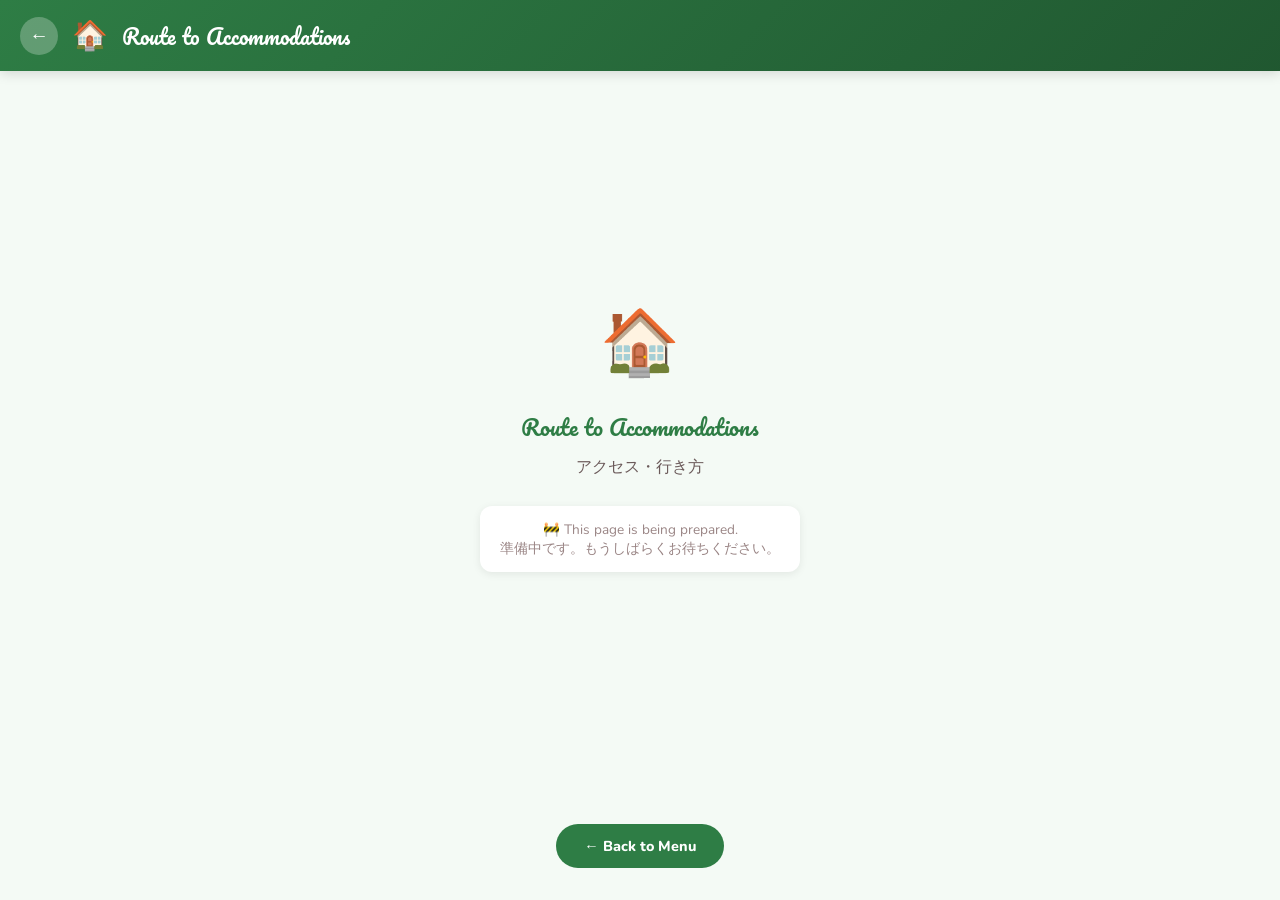
==== access/index.html @ b4e9419a "feliz-stay-1002: access placeholder" ====
<!DOCTYPE html>
<html lang="en">
<head>
<meta charset="UTF-8">
<meta name="viewport" content="width=device-width, initial-scale=1.0">
<title>Route to Accommodations — Feliz Stay 1002</title>
<link href="https://fonts.googleapis.com/css2?family=Nunito:wght@700;800;900&family=Pacifico&display=swap" rel="stylesheet">
<style>
  :root{--accent:#2e7d45;--accent-light:#b2d9be;--cream:#f4faf5;}
  *{box-sizing:border-box;margin:0;padding:0;}
  body{font-family:'Nunito',sans-serif;background:var(--cream);color:#3a3232;min-height:100vh;display:flex;flex-direction:column;}
  .top-bar{background:linear-gradient(135deg,var(--accent) 0%,color-mix(in srgb,var(--accent) 70%,black) 100%);padding:16px 20px;display:flex;align-items:center;gap:14px;position:sticky;top:0;z-index:10;box-shadow:0 2px 12px rgba(0,0,0,0.15);}
  .back-btn{background:rgba(255,255,255,0.25);border:none;border-radius:50%;width:38px;height:38px;display:flex;align-items:center;justify-content:center;cursor:pointer;font-size:1.2rem;color:#fff;text-decoration:none;flex-shrink:0;}
  .back-btn:hover{background:rgba(255,255,255,0.4);}
  .top-title{font-family:'Pacifico',cursive;font-size:1.3rem;color:#fff;flex:1;}
  .top-emoji{font-size:1.8rem;}
  .content{flex:1;display:flex;flex-direction:column;align-items:center;justify-content:center;padding:40px 20px;text-align:center;}
  .icon{font-size:4rem;margin-bottom:20px;}
  .title{font-family:'Pacifico',cursive;font-size:1.4rem;color:var(--accent);margin-bottom:10px;}
  .subtitle{font-size:1rem;color:#6b5a5a;margin-bottom:8px;}
  .note{font-size:0.85rem;color:#9a8585;background:#fff;border-radius:12px;padding:14px 20px;margin-top:20px;box-shadow:0 2px 8px rgba(0,0,0,0.08);}
  .back-footer{text-align:center;padding:24px 0 32px;}
  .back-footer a{display:inline-flex;align-items:center;gap:8px;background:var(--accent);color:#fff;text-decoration:none;padding:12px 28px;border-radius:50px;font-weight:800;font-size:0.9rem;}
</style>
</head>
<body>
<div class="top-bar">
  <a href="../" class="back-btn">&#x2190;</a>
  <span class="top-emoji">🏠</span>
  <div class="top-title">Route to Accommodations</div>
</div>
<div class="content">
  <div class="icon">🏠</div>
  <div class="title">Route to Accommodations</div>
  <div class="subtitle">アクセス・行き方</div>
  <div class="note">🚧 This page is being prepared.<br>準備中です。もうしばらくお待ちください。</div>
</div>
<div class="back-footer">
  <a href="../">&#x2190; Back to Menu</a>
</div>
</body>
</html>
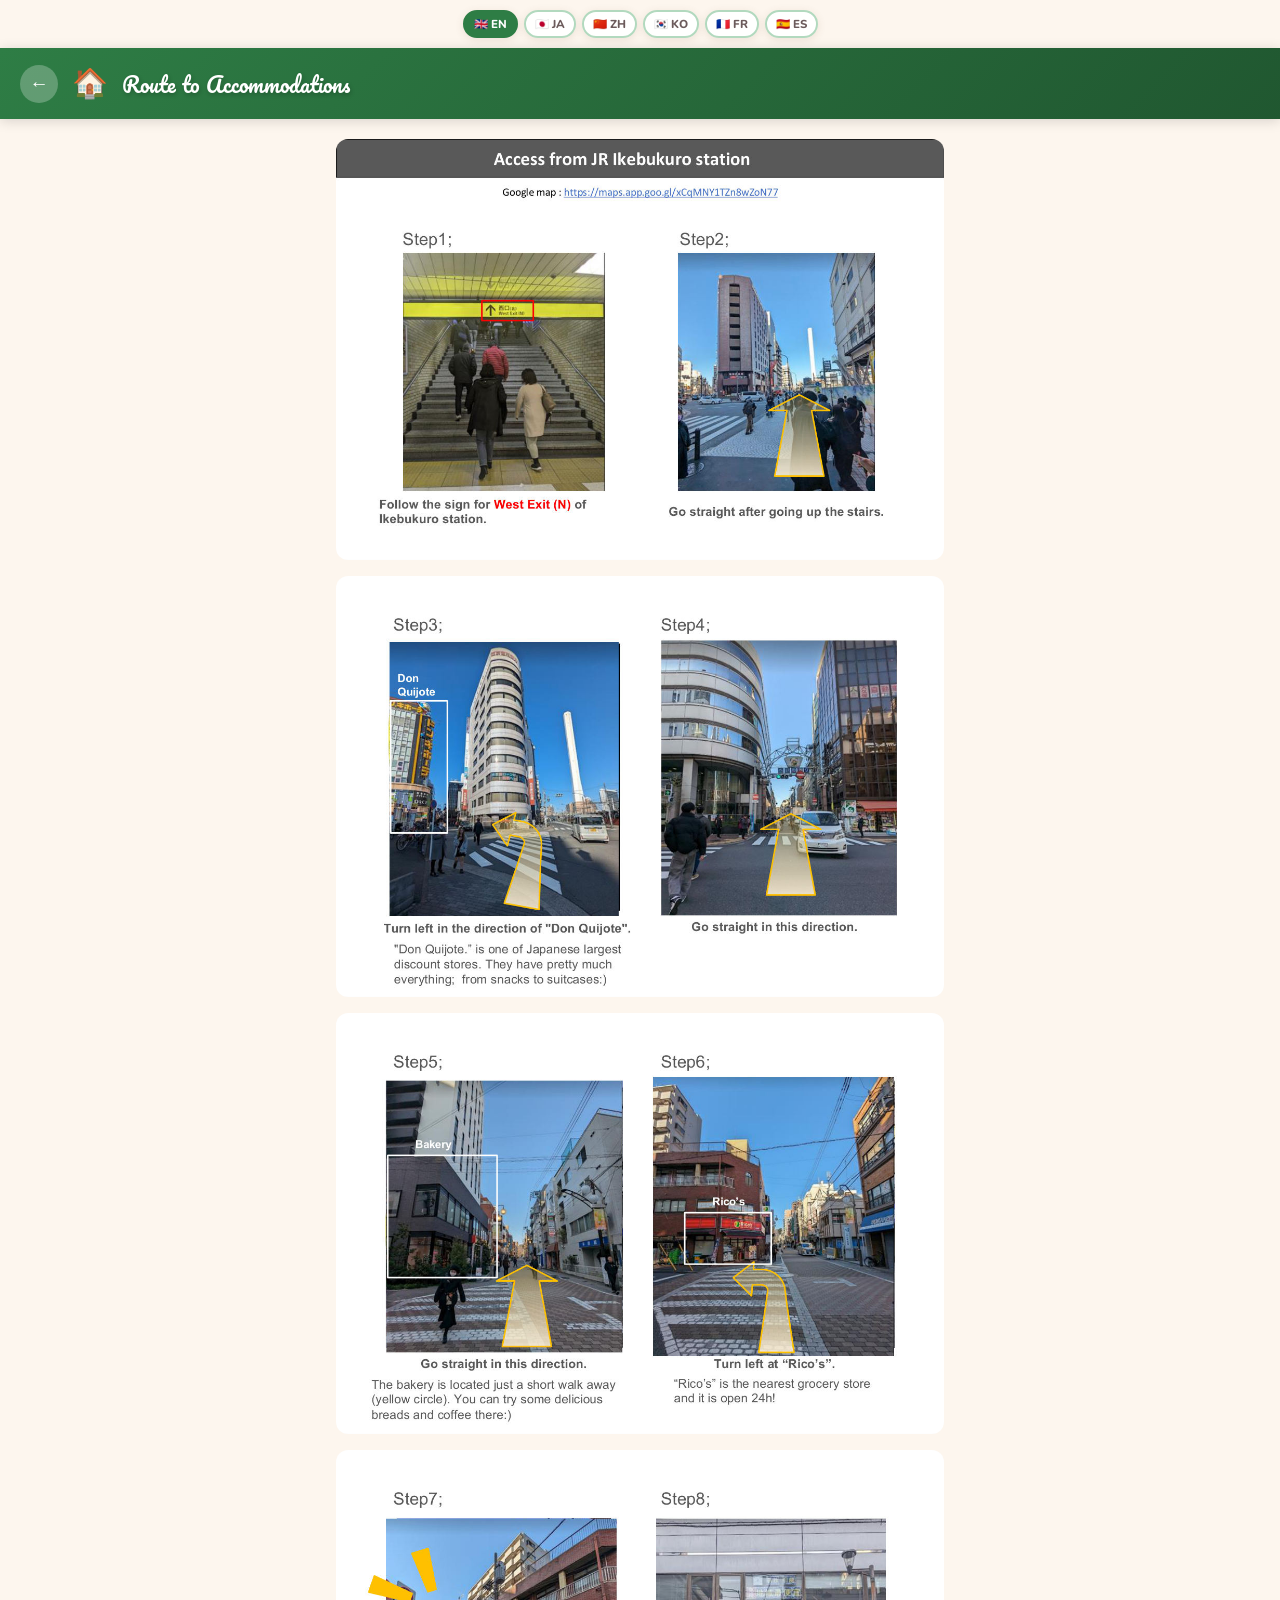
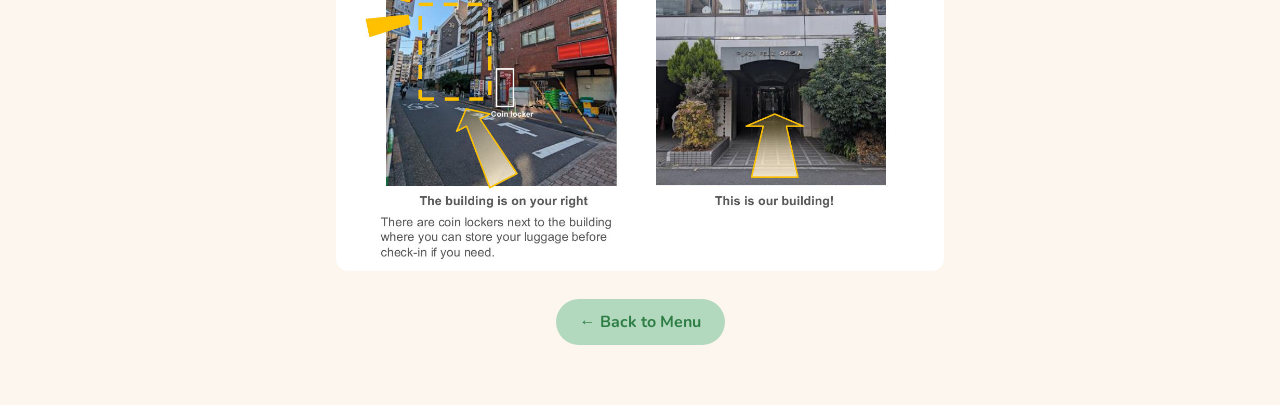
==== commit 2e924e25: "feliz-stay-1002: access page (from 907, same building)" ====
--- a/access/index.html
+++ b/access/index.html
@@ -4,39 +4,158 @@
 <meta charset="UTF-8">
 <meta name="viewport" content="width=device-width, initial-scale=1.0">
 <title>Route to Accommodations — Feliz Stay 1002</title>
-<link href="https://fonts.googleapis.com/css2?family=Nunito:wght@700;800;900&family=Pacifico&display=swap" rel="stylesheet">
+<link href="https://fonts.googleapis.com/css2?family=Nunito:wght@600;700;800;900&family=Pacifico&display=swap" rel="stylesheet">
 <style>
-  :root{--accent:#2e7d45;--accent-light:#b2d9be;--cream:#f4faf5;}
-  *{box-sizing:border-box;margin:0;padding:0;}
-  body{font-family:'Nunito',sans-serif;background:var(--cream);color:#3a3232;min-height:100vh;display:flex;flex-direction:column;}
-  .top-bar{background:linear-gradient(135deg,var(--accent) 0%,color-mix(in srgb,var(--accent) 70%,black) 100%);padding:16px 20px;display:flex;align-items:center;gap:14px;position:sticky;top:0;z-index:10;box-shadow:0 2px 12px rgba(0,0,0,0.15);}
-  .back-btn{background:rgba(255,255,255,0.25);border:none;border-radius:50%;width:38px;height:38px;display:flex;align-items:center;justify-content:center;cursor:pointer;font-size:1.2rem;color:#fff;text-decoration:none;flex-shrink:0;}
-  .back-btn:hover{background:rgba(255,255,255,0.4);}
-  .top-title{font-family:'Pacifico',cursive;font-size:1.3rem;color:#fff;flex:1;}
-  .top-emoji{font-size:1.8rem;}
-  .content{flex:1;display:flex;flex-direction:column;align-items:center;justify-content:center;padding:40px 20px;text-align:center;}
-  .icon{font-size:4rem;margin-bottom:20px;}
-  .title{font-family:'Pacifico',cursive;font-size:1.4rem;color:var(--accent);margin-bottom:10px;}
-  .subtitle{font-size:1rem;color:#6b5a5a;margin-bottom:8px;}
-  .note{font-size:0.85rem;color:#9a8585;background:#fff;border-radius:12px;padding:14px 20px;margin-top:20px;box-shadow:0 2px 8px rgba(0,0,0,0.08);}
-  .back-footer{text-align:center;padding:24px 0 32px;}
-  .back-footer a{display:inline-flex;align-items:center;gap:8px;background:var(--accent);color:#fff;text-decoration:none;padding:12px 28px;border-radius:50px;font-weight:800;font-size:0.9rem;}
+  :root {
+    --accent: #2e7d45;
+    --accent-light: #b2d9be;
+    --cream: #fdf6ee;
+    --text-dark: #3a3232;
+    --text-mid: #6b5a5a;
+  }
+  * { box-sizing: border-box; margin: 0; padding: 0; }
+  body { font-family: 'Nunito', sans-serif; background: var(--cream); color: var(--text-dark); min-height: 100vh; }
+  .top-bar {
+    background: linear-gradient(135deg, var(--accent) 0%, color-mix(in srgb, var(--accent) 70%, black) 100%);
+    padding: 16px 20px;
+    display: flex;
+    align-items: center;
+    gap: 14px;
+    position: sticky;
+    top: 0;
+    z-index: 10;
+    box-shadow: 0 2px 12px rgba(0,0,0,0.15);
+  }
+  .back-btn {
+    background: rgba(255,255,255,0.25);
+    border: none;
+    border-radius: 50%;
+    width: 38px; height: 38px;
+    display: flex; align-items: center; justify-content: center;
+    cursor: pointer;
+    font-size: 1.2rem;
+    color: #fff;
+    text-decoration: none;
+    flex-shrink: 0;
+    transition: background 0.2s;
+  }
+  .back-btn:hover { background: rgba(255,255,255,0.4); }
+  .top-title {
+    font-family: 'Pacifico', cursive;
+    font-size: 1.3rem;
+    color: #fff;
+    text-shadow: 1px 2px 4px rgba(0,0,0,0.2);
+    flex: 1;
+  }
+  .top-emoji { font-size: 1.8rem; }
+  .content { padding: 20px 16px 40px; max-width: 640px; margin: 0 auto; }
+  .content img:last-child { margin-bottom: 0; }
+  .back-footer {
+    text-align: center;
+    margin-top: 28px;
+    padding-bottom: 20px;
+  }
+  .back-footer a {
+    display: inline-flex;
+    align-items: center;
+    gap: 8px;
+    color: var(--accent);
+    font-weight: 700;
+    font-size: 1rem;
+    text-decoration: none;
+    background: var(--accent-light);
+    padding: 12px 24px;
+    border-radius: 50px;
+    transition: opacity 0.2s;
+  }
+  .back-footer a:hover { opacity: 0.8; }
+
+  /* lang-bar */
+  .lang-bar {
+    display: flex;
+    justify-content: center;
+    gap: 6px;
+    padding: 10px 16px;
+    flex-wrap: wrap;
+    background: var(--cream);
+  }
+  .lang-btn {
+    border: 2px solid var(--accent-light);
+    background: rgba(255,255,255,0.92);
+    backdrop-filter: blur(6px);
+    border-radius: 50px;
+    padding: 4px 9px;
+    font-family: 'Nunito', sans-serif;
+    font-size: 0.72rem;
+    font-weight: 800;
+    color: var(--text-mid);
+    cursor: pointer;
+    transition: all 0.2s;
+    box-shadow: 0 2px 8px rgba(120,80,60,0.12);
+  }
+  .lang-btn.active {
+    background: var(--accent);
+    border-color: var(--accent);
+    color: #fff;
+  }
+  .lang-btn:hover:not(.active) {
+    border-color: var(--accent);
+    color: var(--accent);
+  }
 </style>
+    <link rel="stylesheet" href="../assets/style-sub.css">
 </head>
 <body>
+<div class="lang-bar">
+  <button class="lang-btn active" onclick="setLang('en', this)">🇬🇧 EN</button>
+  <button class="lang-btn" onclick="setLang('ja', this)">🇯🇵 JA</button>
+  <button class="lang-btn" onclick="setLang('zh', this)">🇨🇳 ZH</button>
+  <button class="lang-btn" onclick="setLang('ko', this)">🇰🇷 KO</button>
+  <button class="lang-btn" onclick="setLang('fr', this)">🇫🇷 FR</button>
+  <button class="lang-btn" onclick="setLang('es', this)">🇪🇸 ES</button>
+</div>
 <div class="top-bar">
-  <a href="../" class="back-btn">&#x2190;</a>
+  <a href="../" class="back-btn">←</a>
   <span class="top-emoji">🏠</span>
-  <div class="top-title">Route to Accommodations</div>
+  <div class="top-title" data-i18n="pageTitle">Route to Accommodations</div>
 </div>
 <div class="content">
-  <div class="icon">🏠</div>
-  <div class="title">Route to Accommodations</div>
-  <div class="subtitle">アクセス・行き方</div>
-  <div class="note">🚧 This page is being prepared.<br>準備中です。もうしばらくお待ちください。</div>
+<img src="[data-uri]" alt="Route to Accommodations" data-i18n-alt="imgAlt" style="width:100%;border-radius:12px;display:block;margin-bottom:16px;">
+<img src="[data-uri]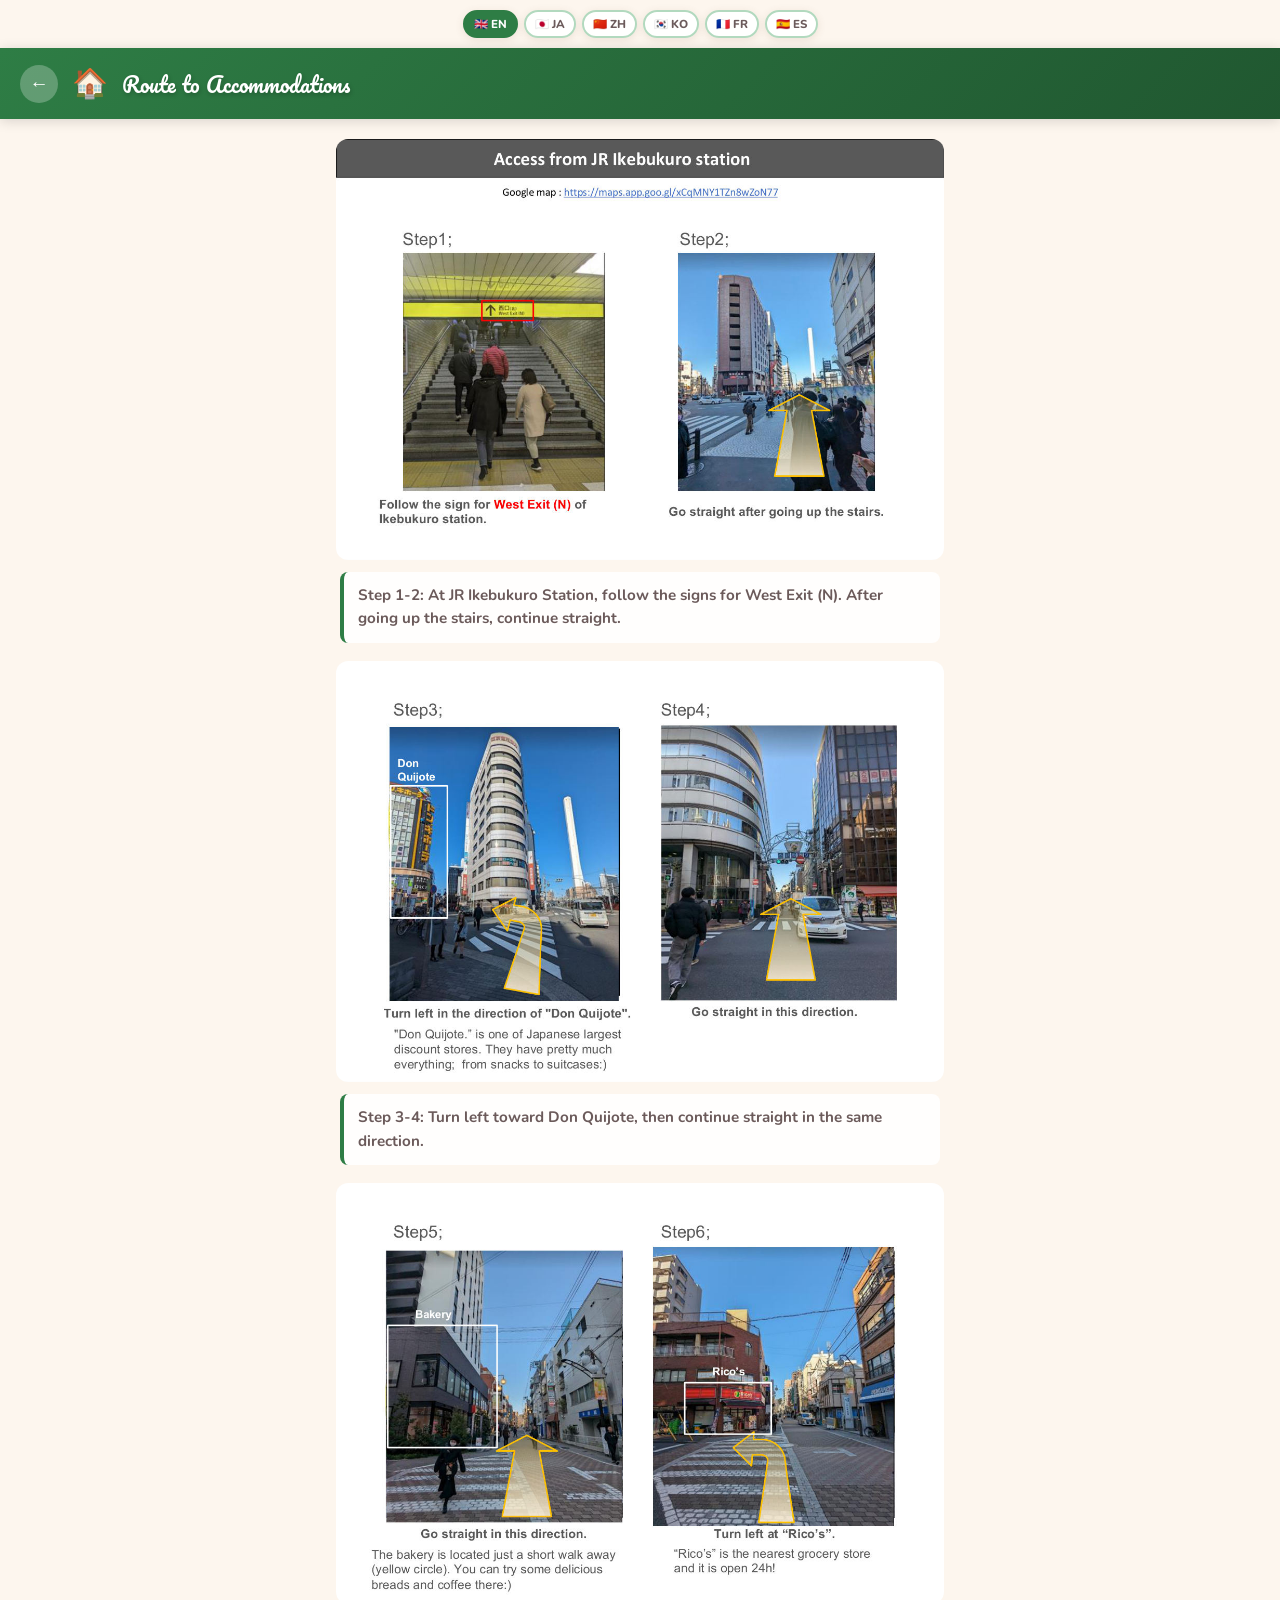
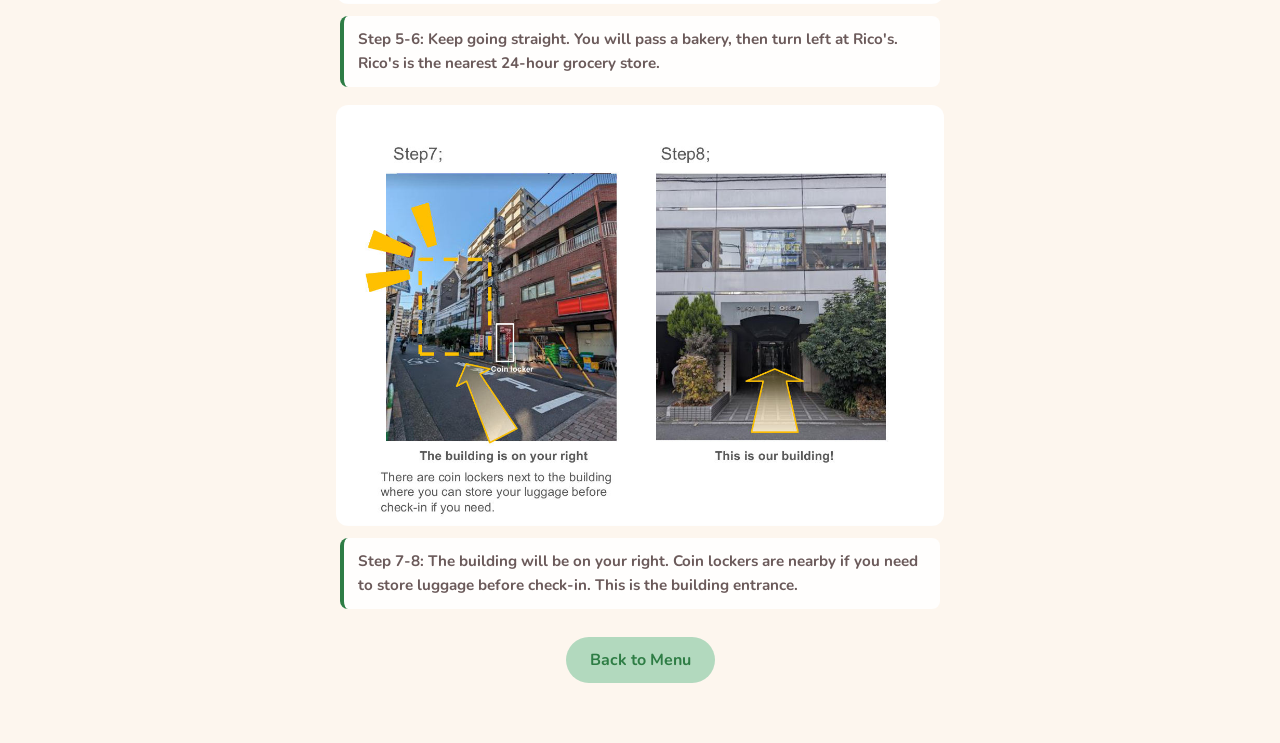
==== commit 8b5ac923: "Add multilingual access route captions" ====
--- a/access/index.html
+++ b/access/index.html
@@ -55,6 +55,17 @@
     margin-top: 28px;
     padding-bottom: 20px;
   }
+  .caption {
+    margin: -4px 4px 18px;
+    color: var(--text-mid);
+    font-size: 0.95rem;
+    font-weight: 700;
+    line-height: 1.55;
+    background: rgba(255,255,255,0.88);
+    border-left: 4px solid var(--accent);
+    border-radius: 8px;
+    padding: 12px 14px;
+  }
   .back-footer a {
     display: inline-flex;
     align-items: center;
@@ -117,13 +128,17 @@
 <div class="top-bar">
   <a href="../" class="back-btn">←</a>
   <span class="top-emoji">🏠</span>
-  <div class="top-title" data-i18n="pageTitle">Route to Accommodations</div>
+  <div class="top-title">Route to Accommodations</div>
 </div>
 <div class="content">
 <img src="[data-uri]" alt="Route to Accommodations" data-i18n-alt="imgAlt" style="width:100%;border-radius:12px;display:block;margin-bottom:16px;">
+<div class="caption" data-i18n="c1"></div>
 <img src="[data-uri]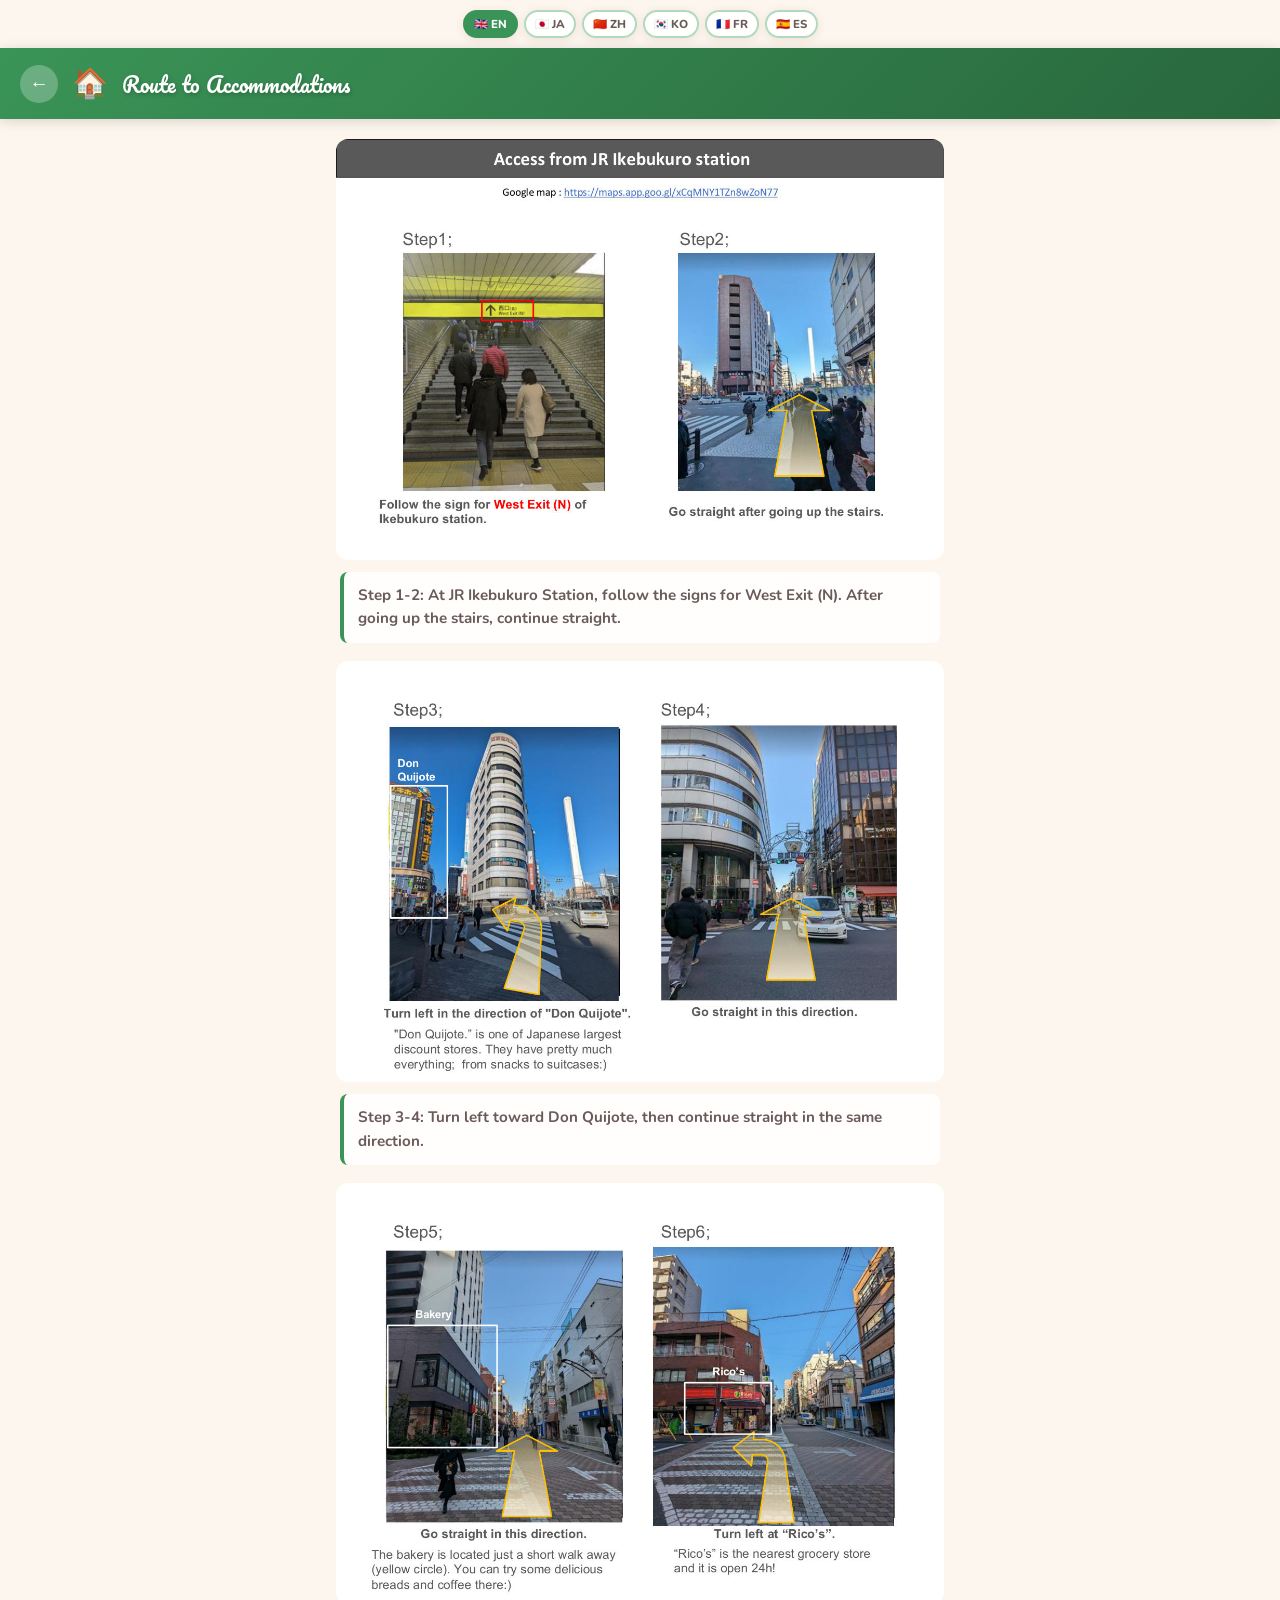
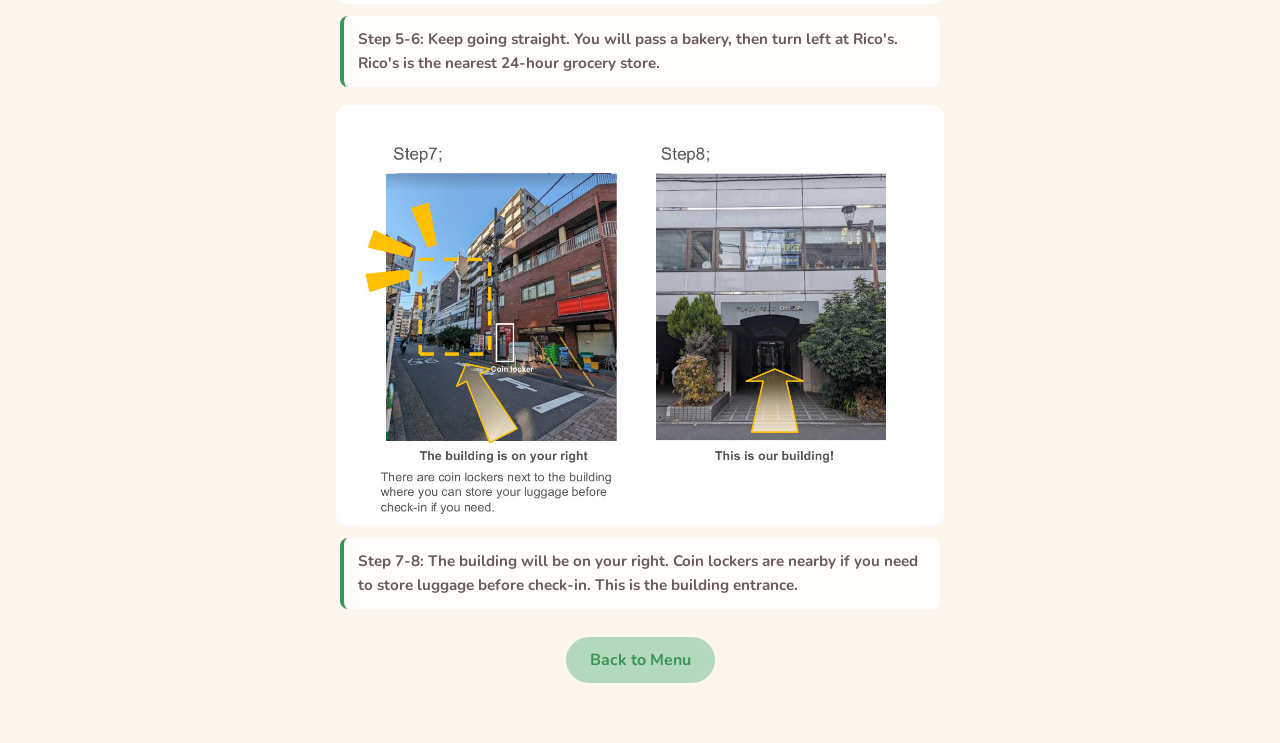
==== commit 615c84ba: "Align 1002 child page theme colors" ====
--- a/access/index.html
+++ b/access/index.html
@@ -7,7 +7,7 @@
 <link href="https://fonts.googleapis.com/css2?family=Nunito:wght@600;700;800;900&family=Pacifico&display=swap" rel="stylesheet">
 <style>
   :root {
-    --accent: #2e7d45;
+    --accent: #3a9457;
     --accent-light: #b2d9be;
     --cream: #fdf6ee;
     --text-dark: #3a3232;
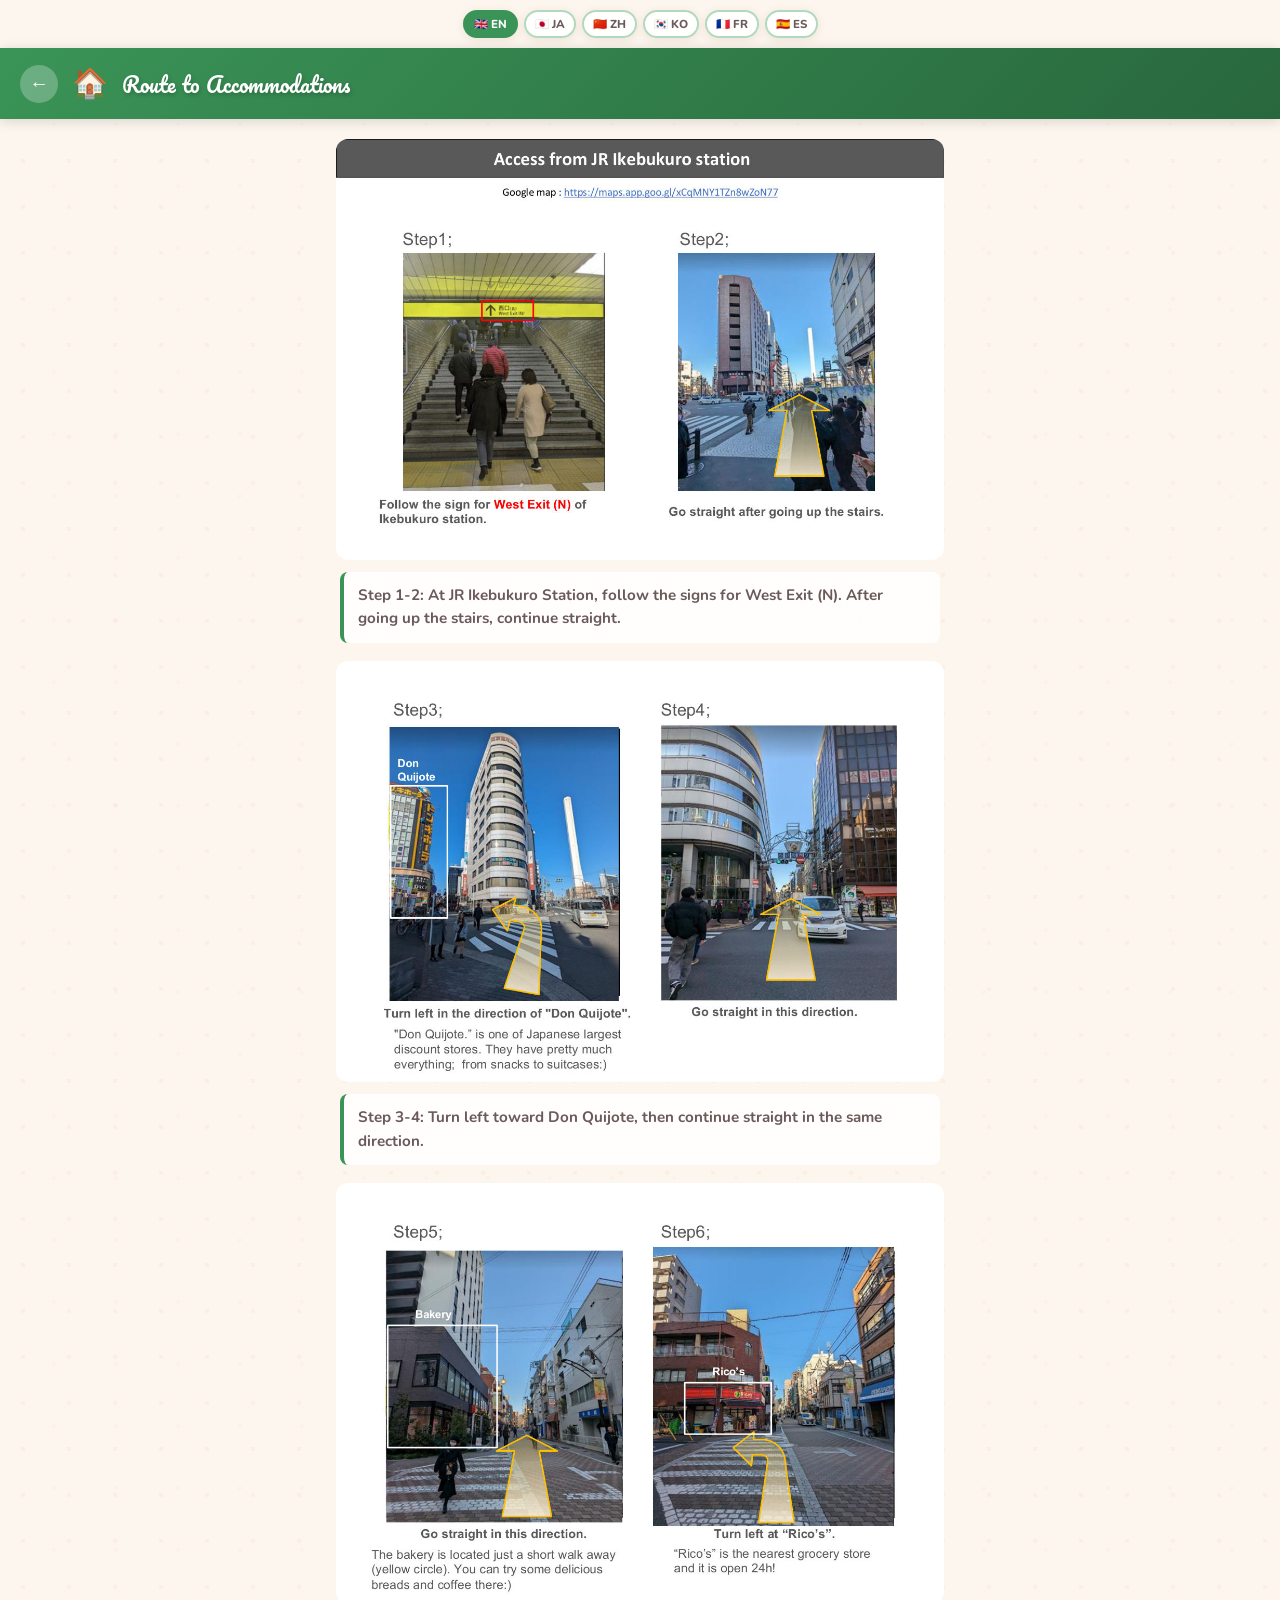
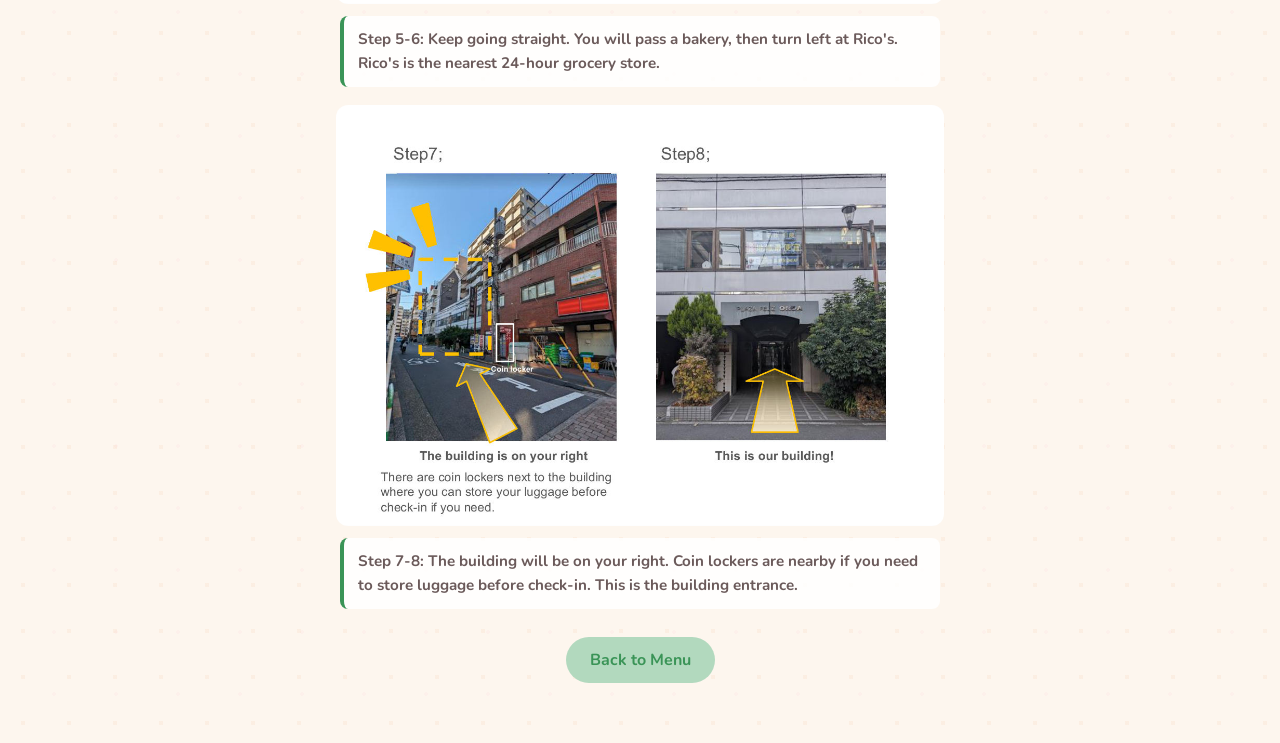
==== commit d9f4d465: "Add Cute Pack shared animations for feliz-stay-1002" ====
--- a/access/index.html
+++ b/access/index.html
@@ -115,6 +115,8 @@
   }
 </style>
     <link rel="stylesheet" href="../assets/style-sub.css">
+  <link rel="stylesheet" href="../assets/cute-pack.css">
+  <style id="cute-pack-theme">:root{--cp-chip-a:#fff3e8;--cp-chip-b:#fdeef4;--cp-hover-shadow:rgba(220,140,90,.18);--cp-dot-1:rgba(240,170,120,.10);}</style>
 </head>
 <body>
 <div class="lang-bar">
@@ -223,5 +225,6 @@
   applyTranslations(initialLang);
 }
 </script>
+  <script src="../assets/cute-pack.js" defer></script>
 </body>
 </html>
--- a/assets/cute-pack.css
+++ b/assets/cute-pack.css
@@ -0,0 +1,169 @@
+/* ==== Cute Pack: shared lightweight decorations (no deps) ==== */
+:root {
+  --cp-chip-a: #eaf6ff;
+  --cp-chip-b: #fdf1f7;
+  --cp-hover-shadow: rgba(80, 140, 200, .18);
+  --cp-dot-1: rgba(140, 190, 240, .10);
+  --cp-dot-2: rgba(255, 170, 200, .08);
+  --cp-sparkle: #ffb6d1;
+}
+
+@media (prefers-reduced-motion: no-preference) {
+  .hero-house,
+  .hero .mark,
+  header.hero .mark,
+  body:not(.cp-emergency) .top-emoji {
+    display: inline-block;
+    animation: cp-bob 3s ease-in-out infinite;
+    will-change: transform;
+  }
+
+  @keyframes cp-bob {
+    0%, 100% { transform: translateY(0) rotate(-2deg); }
+    50% { transform: translateY(-8px) rotate(2deg); }
+  }
+
+  .pl-icon {
+    display: inline-block;
+    animation: cp-wiggle 4s ease-in-out infinite;
+    will-change: transform;
+  }
+
+  .pl-btn:nth-child(2) .pl-icon { animation-delay: .6s; }
+  .pl-btn:nth-child(3) .pl-icon { animation-delay: 1.2s; }
+  .pl-btn:nth-child(4) .pl-icon { animation-delay: 1.8s; }
+
+  @keyframes cp-wiggle {
+    0%, 88%, 100% { transform: rotate(0); }
+    90% { transform: rotate(-8deg) scale(1.08); }
+    94% { transform: rotate(8deg) scale(1.08); }
+    98% { transform: rotate(-4deg); }
+  }
+
+  .wifi-card,
+  .wifi {
+    position: relative;
+    overflow: hidden;
+  }
+
+  .wifi-card::after,
+  .wifi::after {
+    content: '';
+    position: absolute;
+    top: 0;
+    left: -80%;
+    width: 50%;
+    height: 100%;
+    background: linear-gradient(105deg, transparent, rgba(255,255,255,.35), transparent);
+    animation: cp-shine 5s ease-in-out infinite;
+    pointer-events: none;
+  }
+
+  @keyframes cp-shine {
+    0%, 70% { transform: translateX(0); opacity: 1; }
+    85%, 100% { transform: translateX(420%); opacity: 1; }
+  }
+
+  .cp-reveal {
+    opacity: 0;
+    transform: translateY(14px) scale(.98);
+    transition: opacity .5s ease, transform .5s cubic-bezier(.34, 1.56, .64, 1);
+  }
+
+  .cp-reveal.cp-in {
+    opacity: 1;
+    transform: none;
+  }
+
+  .chat-avatar {
+    animation: cp-hop 6s ease-in-out infinite;
+    will-change: transform;
+  }
+
+  @keyframes cp-hop {
+    0%, 92%, 100% { transform: translateY(0); }
+    94% { transform: translateY(-5px); }
+    97% { transform: translateY(0); }
+    98.5% { transform: translateY(-2px); }
+  }
+}
+
+@media (prefers-reduced-motion: reduce) {
+  .hero-house,
+  .hero .mark,
+  header.hero .mark,
+  .top-emoji,
+  .pl-icon,
+  .chat-avatar,
+  .wifi-card::after,
+  .wifi::after {
+    animation: none !important;
+  }
+
+  .cp-reveal,
+  .cp-reveal.cp-in {
+    opacity: 1 !important;
+    transform: none !important;
+    transition: none !important;
+  }
+}
+
+.pl-btn,
+.chip,
+.em-btn,
+.lang-btn,
+.back-btn,
+.back-footer a,
+.maps-btn,
+.map-link,
+.wifi-row,
+.qr-toggle,
+.send-btn {
+  transition: transform .15s cubic-bezier(.34, 1.56, .64, 1), box-shadow .15s;
+}
+
+.pl-btn:active,
+.chip:active,
+.em-btn:active,
+.lang-btn:active,
+.back-btn:active,
+.back-footer a:active,
+.maps-btn:active,
+.map-link:active,
+.wifi-row:active,
+.qr-toggle:active,
+.send-btn:active {
+  transform: scale(.94);
+}
+
+.pl-btn:hover,
+.back-footer a:hover,
+.maps-btn:hover,
+.map-link:hover,
+.wifi-row:hover,
+.qr-toggle:hover {
+  transform: translateY(-3px) scale(1.02);
+  box-shadow: 0 10px 24px var(--cp-hover-shadow);
+}
+
+.pl-icon-wrap {
+  background: linear-gradient(135deg, var(--cp-chip-a), var(--cp-chip-b)) !important;
+  border-radius: 50%;
+  box-shadow: inset 0 0 0 3px #fff, 0 3px 8px rgba(120, 160, 220, .15);
+}
+
+body {
+  background-image:
+    radial-gradient(var(--cp-dot-1) 2.5px, transparent 2.5px),
+    radial-gradient(var(--cp-dot-2) 2px, transparent 2px);
+  background-size: 46px 46px, 62px 62px;
+  background-position: 0 0, 23px 31px;
+}
+
+.menu-group-title::after {
+  content: ' ✦';
+  font-size: .7em;
+  color: var(--cp-sparkle);
+  vertical-align: super;
+}
+/* ==== /Cute Pack ==== */
